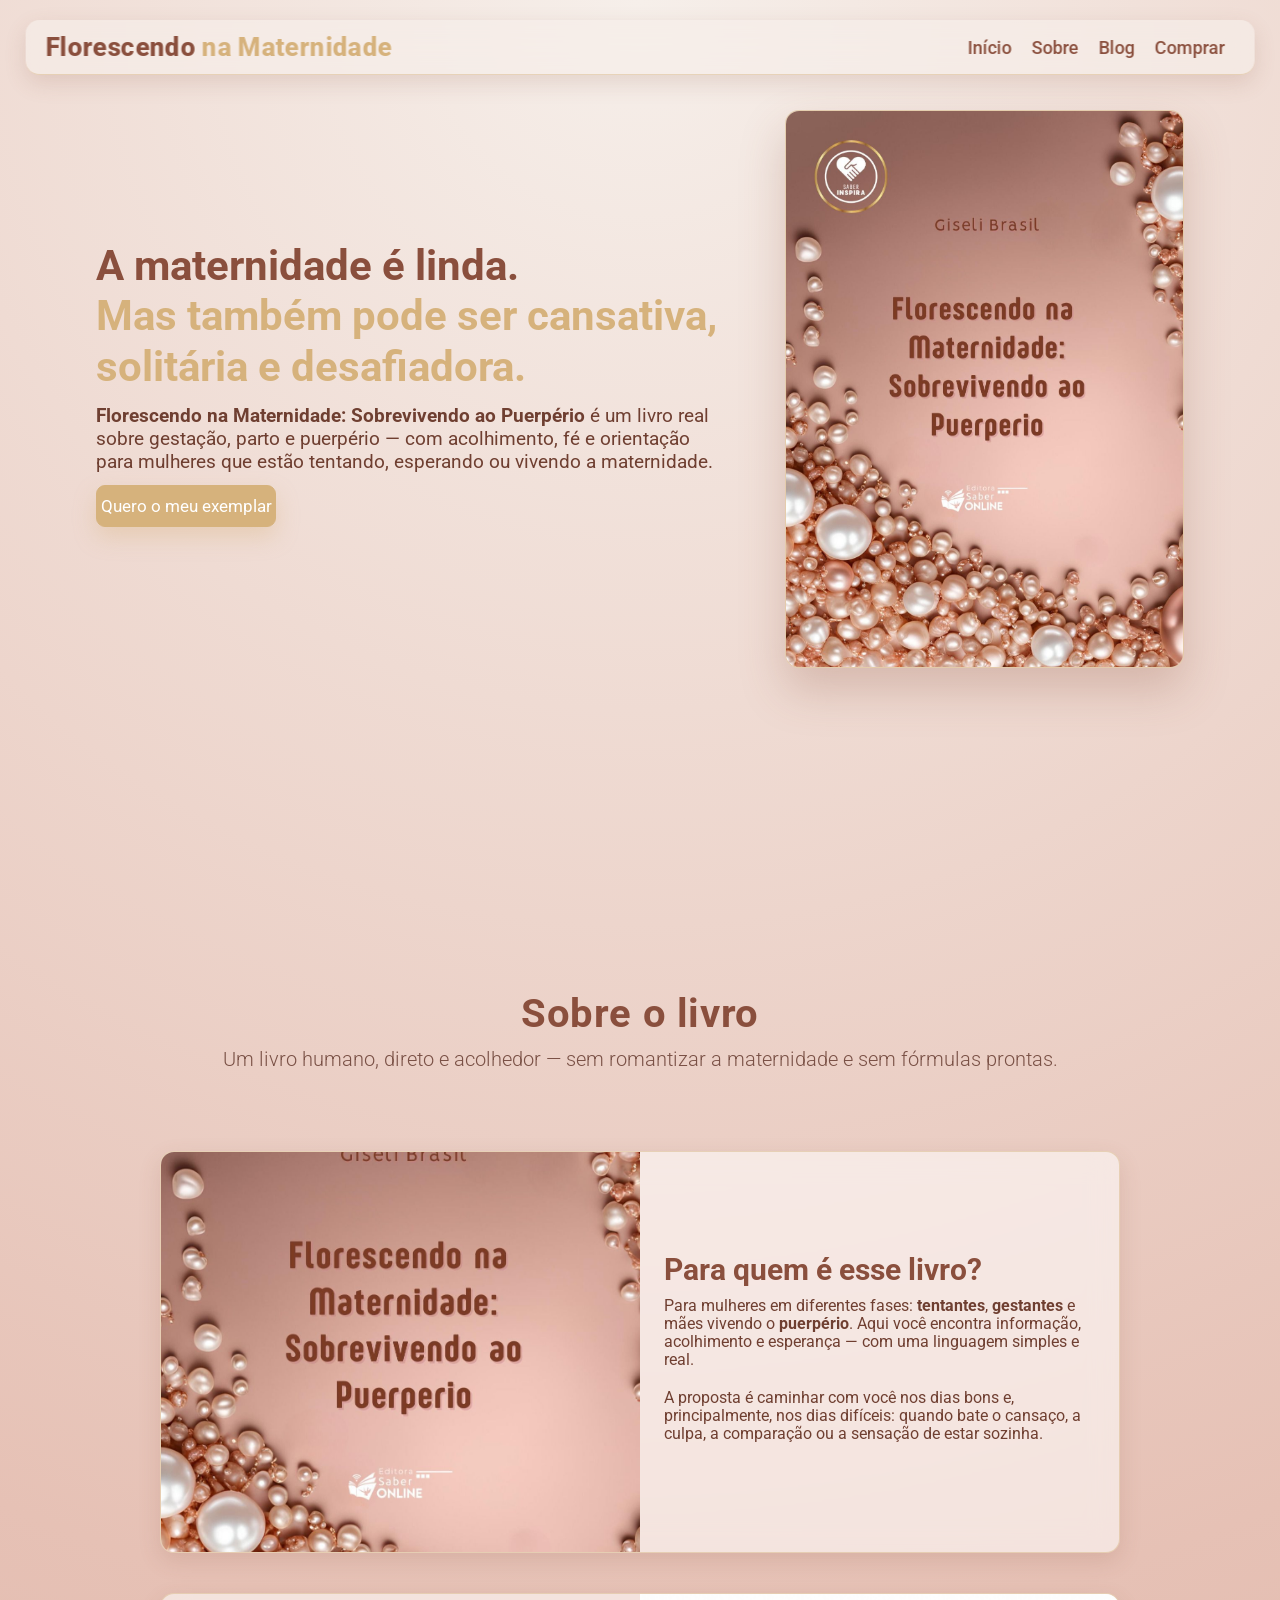
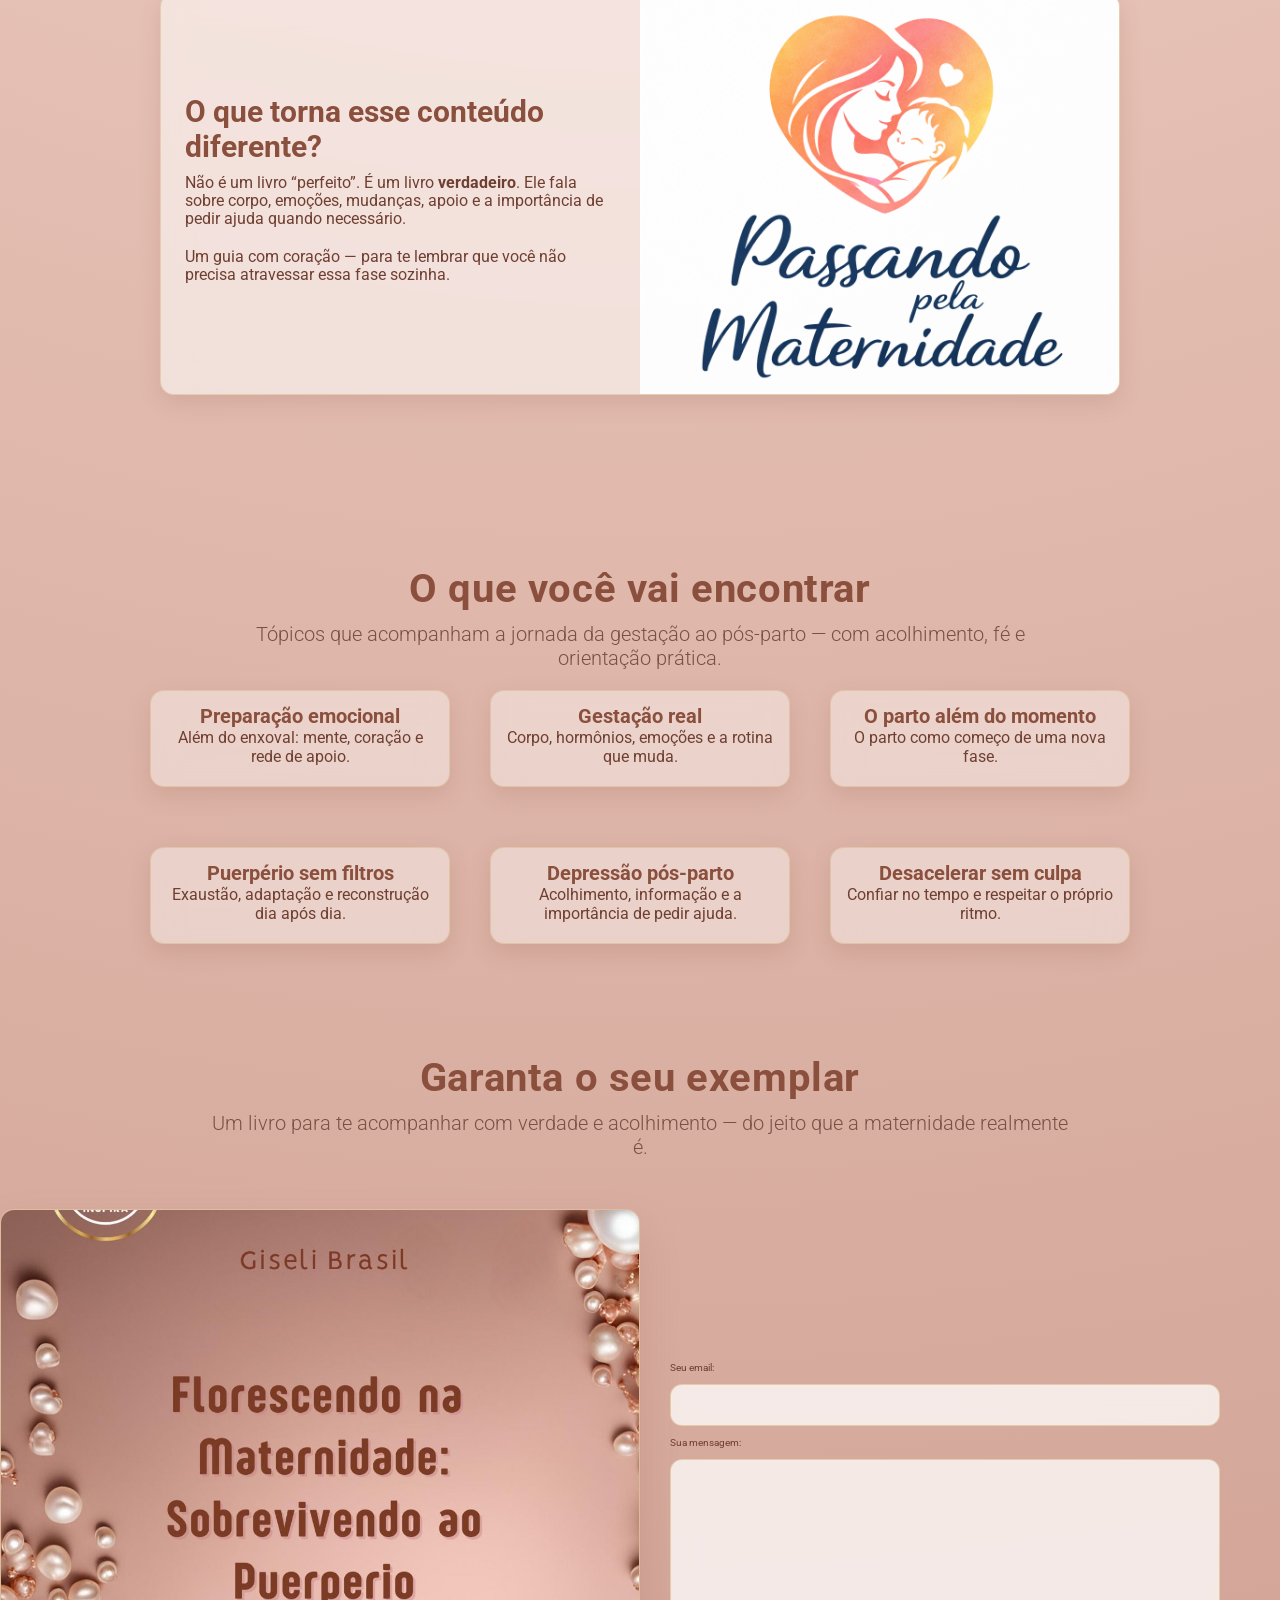
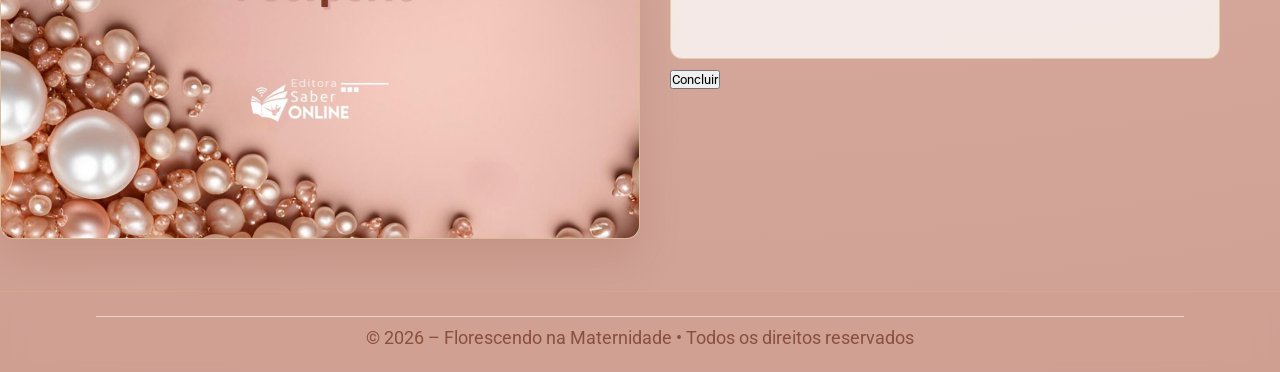
==== index.html @ fd7ca2da "Add files via upload" ====
<!DOCTYPE html>
<html lang="pt-BR">
<head>
  <meta charset="UTF-8" />
  <meta name="viewport" content="width=device-width, initial-scale=1.0" />
  <title>Florescendo na Maternidade: Sobrevivendo ao Puerpério</title>
  <meta name="description" content="Um livro real sobre gestação, parto e puerpério — acolhimento, fé e orientação para tentantes, gestantes e mães no puerpério.">
 <link rel="icon" href="favi.png" type="image/png" />

  <!-- Ícones -->
  <link rel="stylesheet" href="https://cdnjs.cloudflare.com/ajax/libs/font-awesome/6.5.0/css/all.min.css">

  <!-- Seu CSS -->
  <link rel="stylesheet" href="style.css">
</head>

<body>

  <!-- HEADER -->
  <header>
    <a href="#home" id="nav_logo">
      <!-- Troque por sua logo (opcional) -->
      <!-- <img class="logo-img" src="assets/logo.png" alt="Logo"> -->
      <span class="logo">Florescendo <span>na Maternidade</span></span>
    </a>

    <div class="fas fa-bars" id="menu"></div>

    <nav class="navbar">
      <ul>
        <li><a href="#home">Início</a></li>
        <li><a href="#about">Sobre</a></li>
        <li><a href="blog.html">Blog</a></li>
        <li><a href="#comprar">Comprar</a></li>
      </ul>
    </nav>
  </header>

  <!-- HOME -->
  <section class="home" id="home">
    <div class="row">
      <div class="content">
        <h1>
          A maternidade é linda.<br>
          <span>Mas também pode ser cansativa, solitária e desafiadora.</span>
        </h1>

        <p>
          <b>Florescendo na Maternidade: Sobrevivendo ao Puerpério</b> é um livro real sobre gestação,
          parto e puerpério — com acolhimento, fé e orientação para mulheres que estão tentando,
          esperando ou vivendo a maternidade.
        </p>

        <a href="#comprar" class="button">Quero o meu exemplar</a>
      </div>

      <div class="images">
        <!-- ✅ Use a capa real aqui -->
        <!-- coloque a imagem em: assets/capa.jpg -->
        <img src="capa.jpeg" alt="Capa do livro Florescendo na Maternidade">
      </div>
    </div>
  </section>

  <!-- ABOUT -->
  <section class="about" id="about">
    <h1 class="heading">Sobre o livro</h1>
    <p class="title">
      Um livro humano, direto e acolhedor — sem romantizar a maternidade e sem fórmulas prontas.
    </p>

    <div class="box-container">

      <div class="box">
        <div class="images">
          <img src="capa.jpeg" alt="Capa do livro">
        </div>

        <div class="content">
          <h3>Para quem é esse livro?</h3>
          <p>
            Para mulheres em diferentes fases: <b>tentantes</b>, <b>gestantes</b> e mães vivendo o <b>puerpério</b>.
            Aqui você encontra informação, acolhimento e esperança — com uma linguagem simples e real.
          </p>
          <p>
            A proposta é caminhar com você nos dias bons e, principalmente, nos dias difíceis:
            quando bate o cansaço, a culpa, a comparação ou a sensação de estar sozinha.
          </p>
        </div>
      </div>

      <div class="box">
        <div class="images">
          <!-- imagem ilustrativa opcional --> 
          <img src="favi.png" alt="Maternidade real">
        </div>

        <div class="content">
          <h3>O que torna esse conteúdo diferente?</h3>
          <p>
            Não é um livro “perfeito”. É um livro <b>verdadeiro</b>.
            Ele fala sobre corpo, emoções, mudanças, apoio e a importância de pedir ajuda quando necessário.
          </p>
          <p>
            Um guia com coração — para te lembrar que você não precisa atravessar essa fase sozinha.
          </p>
        </div>
      </div>

    </div>
  </section>

  <!-- CARDS / CONTEÚDO -->
  <section class="card" id="cards">
    <h1 class="heading">O que você vai encontrar</h1>
    <p class="title">
      Tópicos que acompanham a jornada da gestação ao pós-parto — com acolhimento, fé e orientação prática.
    </p>

    <div class="box-container">

      <div class="box">
        <div class="content">
          <h2>Preparação emocional</h2>
          <p>Além do enxoval: mente, coração e rede de apoio.</p>
        </div>
      </div>

      <div class="box">
        <div class="content">
          <h2>Gestação real</h2>
          <p>Corpo, hormônios, emoções e a rotina que muda.</p>
        </div>
      </div>

      <div class="box">
        <div class="content">
          <h2>O parto além do momento</h2>
          <p>O parto como começo de uma nova fase.</p>
        </div>
      </div>

      <div class="box">
        <div class="content">
          <h2>Puerpério sem filtros</h2>
          <p>Exaustão, adaptação e reconstrução dia após dia.</p>
        </div>
      </div>

      <div class="box">
        <div class="content">
          <h2>Depressão pós-parto</h2>
          <p>Acolhimento, informação e a importância de pedir ajuda.</p>
        </div>
      </div>

      <div class="box">
        <div class="content">
          <h2>Desacelerar sem culpa</h2>
          <p>Confiar no tempo e respeitar o próprio ritmo.</p>
        </div>
      </div>

    </div>
  </section>

  <!-- CTA / COMPRAR -->
  <section class="contact" id="comprar">
    <h1 class="heading">Garanta o seu exemplar</h1>
    <p class="title">
      Um livro para te acompanhar com verdade e acolhimento — do jeito que a maternidade realmente é.
    </p>

    <div class="row">
      <div class="images">
        <img src="capa.jpeg" alt="Capa do livro">
      </div>

      <div class="form-container">
        <!-- Se preferir link direto, troque o form por um botão -->


            <form
            action="https://formspree.io/f/mlgwndyo"
            method="POST"
            >
            <label>
                Seu email:
                <input type="email" name="email">
            </label>
            <label>
                Sua mensagem:
                <textarea name="message"></textarea>
            </label>
            <!-- your other form fields go here -->
            <button type="submit">Concluir</button>
           </form>
      </div>
    </div>
  </section>

  <!-- FOOTER -->
  <section class="footer">
    <div class="credit">
      © 2026 – Florescendo na Maternidade • Todos os direitos reservados
    </div>
  </section>

  <script>
    // menu mobile (no seu CSS, ele usa .nav-toggle)
    const menu = document.querySelector('#menu');
    const navbar = document.querySelector('.navbar');

    menu.addEventListener('click', () => {
      menu.classList.toggle('fa-times');
      navbar.classList.toggle('nav-toggle');
    });

    window.addEventListener('scroll', () => {
      menu.classList.remove('fa-times');
      navbar.classList.remove('nav-toggle');
    });
  </script>
</body>
</html>
---- style.css ----
/* =========================
   FLORESCENDO NA MATERNIDADE
   CSS COMPLETO + RESPONSIVO
   Paleta baseada na capa
   ========================= */

/* google font */
@import url('https://fonts.googleapis.com/css2?family=Roboto:ital,wght@0,100;0,300;0,400;0,500;0,700;0,900;1,100;1,300;1,400;1,500;1,700;1,900&display=swap');

/* 🎨 PALETA DO LIVRO (CAPA) */
:root{
  --rose-1:#F6EFEA;   /* off-white perolado */
  --rose-2:#E6C1B5;   /* rosé claro */
  --rose-3:#CFA093;   /* rosé médio */
  --brown:#8A4F3D;    /* marrom rosado (título) */
  --gold:#D6B27C;     /* dourado suave */

  --text:#6F3F31;     /* texto principal */
  --text-soft:#7A5146;
  --white:#ffffff;

  /* glass */
  --glass: rgba(255,255,255,0.55);
  --glass-2: rgba(255,255,255,0.40);
  --border: rgba(214,178,124,0.45);
  --shadow: 0 .8rem 2.2rem rgba(138,79,61,0.16);
}

/* fundo geral (sem preto pesado) */
body{
  background: radial-gradient(circle at top, var(--rose-1), var(--rose-2) 45%, var(--rose-3));
  color: var(--text);
}

/* reset / base */
*{
  font-family: "Roboto", sans-serif;
  margin: 0;
  padding: 0;
  text-decoration: none;
  outline: none;
  box-sizing: border-box;
  transition: all linear .2s;
}

html{
  font-size: 62.5%;
  overflow-x: hidden;
  scroll-behavior: smooth;
}

/* helpers */
section{
  position: relative;
}

/* ========== LOGO NO NAV ========== */
#nav_logo {
  display: flex;
  align-items: center;
  gap: 8px;
  font-weight: 800;
  font-size: 1.8rem;
  letter-spacing: .02em;
}

.logo-img {
  height: 44px;
  width: auto;
}

/* ========== BOTÃO ========== */
.button{
  height: 4.2rem;
  width: 18rem;
  background: var(--gold);
  color: var(--white);
  font-size: 1.7rem;
  border-radius: .9rem;
  cursor: pointer;
  margin: 1.2rem 0;
  border: .1rem solid var(--gold);
  box-shadow: 0 1.0rem 2.2rem rgba(214,178,124,0.35);
  display: inline-flex;
  align-items: center;
  justify-content: center;
}

.button:hover{
  background: transparent;
  color: var(--brown);
  border: .1rem solid var(--gold);
  letter-spacing: .12rem;
  box-shadow: 0 0 18px rgba(214,178,124,0.45);
}

/* ========== TITULOS ========== */
.heading{
  text-align: center;
  font-size: 4rem;
  padding: 1rem;
  padding-top: 9rem;
  color: var(--brown);
  letter-spacing: .06rem;
}

.title{
  text-align: center;
  padding: 0rem 1rem;
  font-size: 2.0rem;
  color: var(--text-soft);
  font-weight: 300;
  max-width: 88rem;
  margin: 0 auto;
}

/* ========== HEADER / NAVBAR ========== */
header{
  width: 96%;
  background: rgba(246,239,234,0.65);
  position: fixed;
  top: 2rem;
  left: 50%;
  transform: translate(-50%);
  display: flex;
  align-items: center;
  justify-content: space-between;
  padding: 1.2rem 2rem;
  z-index: 1000;
  backdrop-filter: blur(14px);
  -webkit-backdrop-filter: blur(14px);
  border-bottom: 1px solid var(--border);
  box-shadow: var(--shadow);
  border-radius: 1.4rem;
}

header a{
  color: var(--brown);
}

header a:hover{
  color: var(--gold);
}

header .logo{
  font-size: 2.6rem;
  color: var(--brown);
}

header .logo span{
  color: var(--gold);
}

/* navbar link */
header .navbar ul{
  display: flex;
  align-items: center;
  justify-content: space-between;
  list-style: none;
}

header .navbar ul li{
  margin: 0 1rem;
}

header .navbar ul li a{
  font-size: 1.8rem;
  color: var(--brown);
  font-weight: 500;
}

header .navbar ul li a:hover{
  color: var(--gold);
}

header .fa-bars{
  font-size: 3rem;
  color: var(--gold);
  cursor: pointer;
  display: none;
}

header .fa-times{
  transform: rotate(180deg);
}

.header-active{
  top: 0;
  width: 100%;
  box-shadow: 0 1rem 3.5rem rgba(138,79,61,0.18);
  border-radius: 0;
}

/* ========== HOME ========== */
.home{
  min-height: 100vh;
  padding-top: 11rem;
}

.home .row{
  display: flex;
  align-items: center;
  justify-content: space-around;
  width: 85%;
  margin: 0 auto;
  gap: 3.5rem;
}

/* imagem da capa */
.home .row .images img{
  height: 62vh;
  width: auto;
  max-width: 420px;
  border-radius: 1.4rem;
  box-shadow: 0 2.2rem 4.5rem rgba(138,79,61,0.25);
  border: 1px solid rgba(214,178,124,0.55);
  background: rgba(255,255,255,0.35);
  backdrop-filter: blur(10px);
}

/* heading */
.home .content h1{
  font-size: 4.2rem;
  color: var(--brown);
  line-height: 1.2;
}

.home .content h1 span{
  color: var(--gold);
}

.home .content p{
  font-size: 1.9rem;
  color: var(--text);
  max-width: 62rem;
  margin-top: 1.2rem;
}

/* ========== ABOUT ========== */
.about{
  background: transparent;
}

.about .box-container{
  padding: 4rem 0;
}

.about .box-container .box{
  width: 75%;
  margin: 4rem auto;
  border-radius: 1.4rem;
  box-shadow: var(--shadow);
  display: flex;
  align-items: center;
  overflow: hidden;
  background: var(--glass);
  backdrop-filter: blur(14px);
  -webkit-backdrop-filter: blur(14px);
  border: 1px solid var(--border);
}

/* images */
.about .box-container .box .images{
  height: 40rem;
  width: 50%;
}

.about .box-container .box .images img{
  height: 100%;
  width: 100%;
  object-fit: cover;
}

/* content */
.about .box-container .box .content{
  height: 100%;
  width: 50%;
  padding: 2.4rem;
}

.about .box-container .box .content h3{
  font-size: 3rem;
  color: var(--brown);
  display: flex;
  align-items: start;
}

.about .box-container .box .content p{
  font-size: 1.55rem;
  color: var(--text);
  padding: 1rem 0;
  text-align: start;
}

.about .box-container .box:nth-child(even){
  flex-flow: row-reverse;
}

/* ========== CARD SECTION ========== */
.card .box-container{
  display: flex;
  justify-content: center;
  flex-wrap: wrap;
  gap: 2rem;
}

.card .box-container .box{
  width: 30rem;
  margin: 2rem 1rem;
  overflow: hidden;
  border-radius: 1.4rem;
  box-shadow: var(--shadow);
  background: var(--glass-2);
  backdrop-filter: blur(14px);
  -webkit-backdrop-filter: blur(14px);
  border: 1px solid var(--border);
}

/* images */
.card .box-container .box img{
  height: 30rem;
  width: 100%;
  object-fit: cover;
}

/* content */
.card .box-container .box .content{
  padding: 1.3rem 1.6rem 2rem 1.6rem;
}

.card .box-container .box .content h2{
  font-size: 2rem;
  text-align: center;
  color: var(--brown);
}

.card .box-container .box .content h2:hover{
  color: var(--gold);
  text-decoration: underline;
}

.card .box-container .box .content p{
  font-size: 1.6rem;
  text-align: center;
  color: var(--text);
}

/* optional icons */
.card .box-container .box .content .icons{
  text-align: center;
}

.card .box-container .box .content .icons a{
  font-size: 2rem;
  color: var(--gold);
  text-align: center;
  margin: 1rem;
}

/* ========== REVIEW SECTION ========== */
.review .box-container{
  display: flex;
  justify-content: center;
  flex-wrap: wrap;
  padding: 2rem 0;
}

.review .box-container .box{
  width: 35rem;
  text-align: center;
  padding: 0 2rem;
  margin: 4rem 1.5rem;
  box-shadow: var(--shadow);
  background: var(--glass-2);
  backdrop-filter: blur(14px);
  -webkit-backdrop-filter: blur(14px);
  border-radius: 1.4rem;
  border: 1px solid var(--border);
}

.review .box-container .box i{
  font-size: 6rem;
  margin-top: -3rem;
  color: var(--gold);
  opacity: .75;
}

.review .box-container .box p{
  color: var(--text);
  font-size: 1.7rem;
  padding: 2rem 0;
}

.review .box-container .box .images{
  display: flex;
  align-items: center;
  text-align: left;
  padding: .5rem 0;
  border-top: .1rem solid rgba(138,79,61,0.15);
}

.review .box-container .box .images img{
  height: 9rem;
  width: 9rem;
  border-radius: 50%;
  object-fit: cover;
  margin: .8rem 1rem;
  border: 2px solid rgba(214,178,124,0.55);
}

.review .box-container .box .info h3{
  color: var(--brown);
  font-size: 2rem;
}
.review .box-container .box .info span{
  color: var(--text-soft);
  font-size: 1.6rem;
}

/* ========== CONTACT ========== */
.contact{
  background: transparent;
}

.contact .row{
  display: flex;
  align-items: center;
  justify-content: center;
  padding: 5rem 0;
  gap: 3rem;
}

.contact .row .images img{
  width: 50vw;
  height: 70vh;
  object-fit: cover;
  border-radius: 1.4rem;
  box-shadow: 0 2rem 4rem rgba(138,79,61,0.18);
  border: 1px solid rgba(214,178,124,0.55);
  background: rgba(255,255,255,0.35);
}

.contact .row .form-container{
  width: 50%;
  padding-right: 6rem;
}

.contact .row .form-container input,
.contact .row .form-container textarea{
  height: 4.2rem;
  width: 100%;
  display: flex;
  background: rgba(255,255,255,0.75);
  border: 1px solid rgba(214,178,124,0.55);
  border-radius: 1.2rem;
  padding: 0 1.2rem;
  margin: 1.1rem 0;
  color: var(--text);
  font-size: 1.6rem;
  backdrop-filter: blur(10px);
  -webkit-backdrop-filter: blur(10px);
}

/* ✅ correção do textarea */
.contact .row .form-container textarea{
  height: 20rem;
  border-radius: 1.2rem;
  padding: 1.2rem;
  resize: none;
}

.contact .row .form-container input:focus,
.contact .row .form-container textarea:focus{
  border: .2rem solid var(--gold);
  box-shadow: 0 0 18px rgba(214,178,124,0.55);
}

.contact .row .form-container input[type="submit"]{
  width: 18rem;
  background: var(--gold);
  color: var(--white);
  cursor: pointer;
  font-size: 1.9rem;
  border: .1rem solid var(--gold);
}

.contact .row .form-container input[type="submit"]:hover{
  background: transparent;
  color: var(--brown);
  border: .2rem solid var(--gold);
  box-shadow: 0 0 18px rgba(214,178,124,0.55);
}

/* ========== BLOG ========== */
.blog .box-container{
  display: flex;
  justify-content: center;
  flex-wrap: wrap;
}

.blog .box-container .box{
  width: 35rem;
  margin: 2rem 1rem;
  overflow: hidden;
  border-radius: 1.4rem;
  box-shadow: var(--shadow);
  background: var(--glass-2);
  backdrop-filter: blur(14px);
  -webkit-backdrop-filter: blur(14px);
  border: 1px solid var(--border);
}

.blog .box-container .box img{
  width: 100%;
  object-fit: cover;
}

.blog .box-container .box .content{
  padding: 0 1.5rem 1.8rem 1.5rem;
}

.blog .box-container .box .content h2{
  font-size: 2rem;
  color: var(--brown);
}

.blog .box-container .box .content p{
  font-size: 1.4rem;
  color: var(--text);
}

/* ========== FOOTER ========== */
.footer{
  background: rgba(207,160,147,0.65);
  display: flex;
  justify-content: center;
  flex-wrap: wrap;
  padding: 2.4rem 0;
  backdrop-filter: blur(10px);
  -webkit-backdrop-filter: blur(10px);
  border-top: 1px solid rgba(214,178,124,0.35);
}

.footer .box{
  width: 30rem;
  margin: 2rem;
  text-align: center;
}

.footer .box:nth-child(1){
  text-align: left;
}

.footer .box .logo{
  padding: 2rem 0;
  font-size: 3rem;
  color: var(--brown);
}

.footer .box .logo:hover{
  color: var(--gold);
}

.footer .box .logo span{
  color: var(--gold);
}

.footer .box p{
  font-size: 1.5rem;
  color: var(--text);
}

.footer .box a{
  color: var(--text);
  font-size: 2rem;
  display: block;
  padding: .2rem 0;
}

.footer .box a:hover{
  text-decoration: underline;
  color: var(--brown);
}

.footer .credit{
  width: 85%;
  padding-top: 1rem;
  font-size: 1.8rem;
  color: var(--brown);
  text-align: center;
  border-top: .12rem solid rgba(255,255,255,0.55);
}

.footer .credit span{
  color: var(--gold);
  text-decoration: underline;
  letter-spacing: .2rem;
}

/* ========== RESPONSIVO ========== */
@media (max-width:768px){

  html{
    font-size: 55%;
  }

  header{
    top: 1.2rem;
    border-radius: 1.2rem;
  }

  header .fa-bars{
    display: block;
  }
  
  header .navbar{
    position: fixed;
    top: -100rem;
    left: 0;
    width: 100%;
    background: rgba(246,239,234,0.92);
    opacity: 0;
    box-shadow: 0 1.5rem 3rem rgba(138,79,61,0.18);
    border-bottom: 1px solid rgba(214,178,124,0.35);
  }

  header .navbar ul{
    flex-flow: column;
    padding: 2rem 0;
  }

  header .navbar ul li{
    margin: 1rem 0;
    width: 100%;
    text-align: center;
  }

  header .navbar ul li a{
    font-size: 2.6rem;
    display: block;
    padding: 1rem 0;
  }

  /* quando o JS adicionar essa classe */
  header .nav-toggle{
    top: 7.4rem;
    opacity: 1;
  }

  /* HOME */
  .home .row{
    flex-flow: column;
    width: 90%;
  }

  .home .row .content{
    text-align: center;
  }

  .home .row .images img{
    width: 92%;
    height: auto;
    max-width: 420px;
  }

  /* ABOUT */
  .about .box-container .box{
    flex-flow: column;
    width: 90%;
  }

  .about .box-container .box:nth-child(even){
    flex-flow: column;
  }

  .about .box-container .box .images{
    width: 100%;
    height: 32rem;
  }

  .about .box-container .box .content{
    width: 100%;
  }

  /* CONTACT */
  .contact .row{
    flex-flow: column;
    padding: 3rem 0;
  }

  .contact .row .images img{
    height: 46vh;
    width: 90vw;
  }

  .contact .row .form-container{
    width: 90%;
    padding: 0;
  }
}

@media (max-width:420px){
  .heading{ font-size: 3.3rem; }
  .title{ font-size: 1.8rem; }
  .home .content h1{ font-size: 3.4rem; }
  .button{ width: 100%; max-width: 24rem; }
}
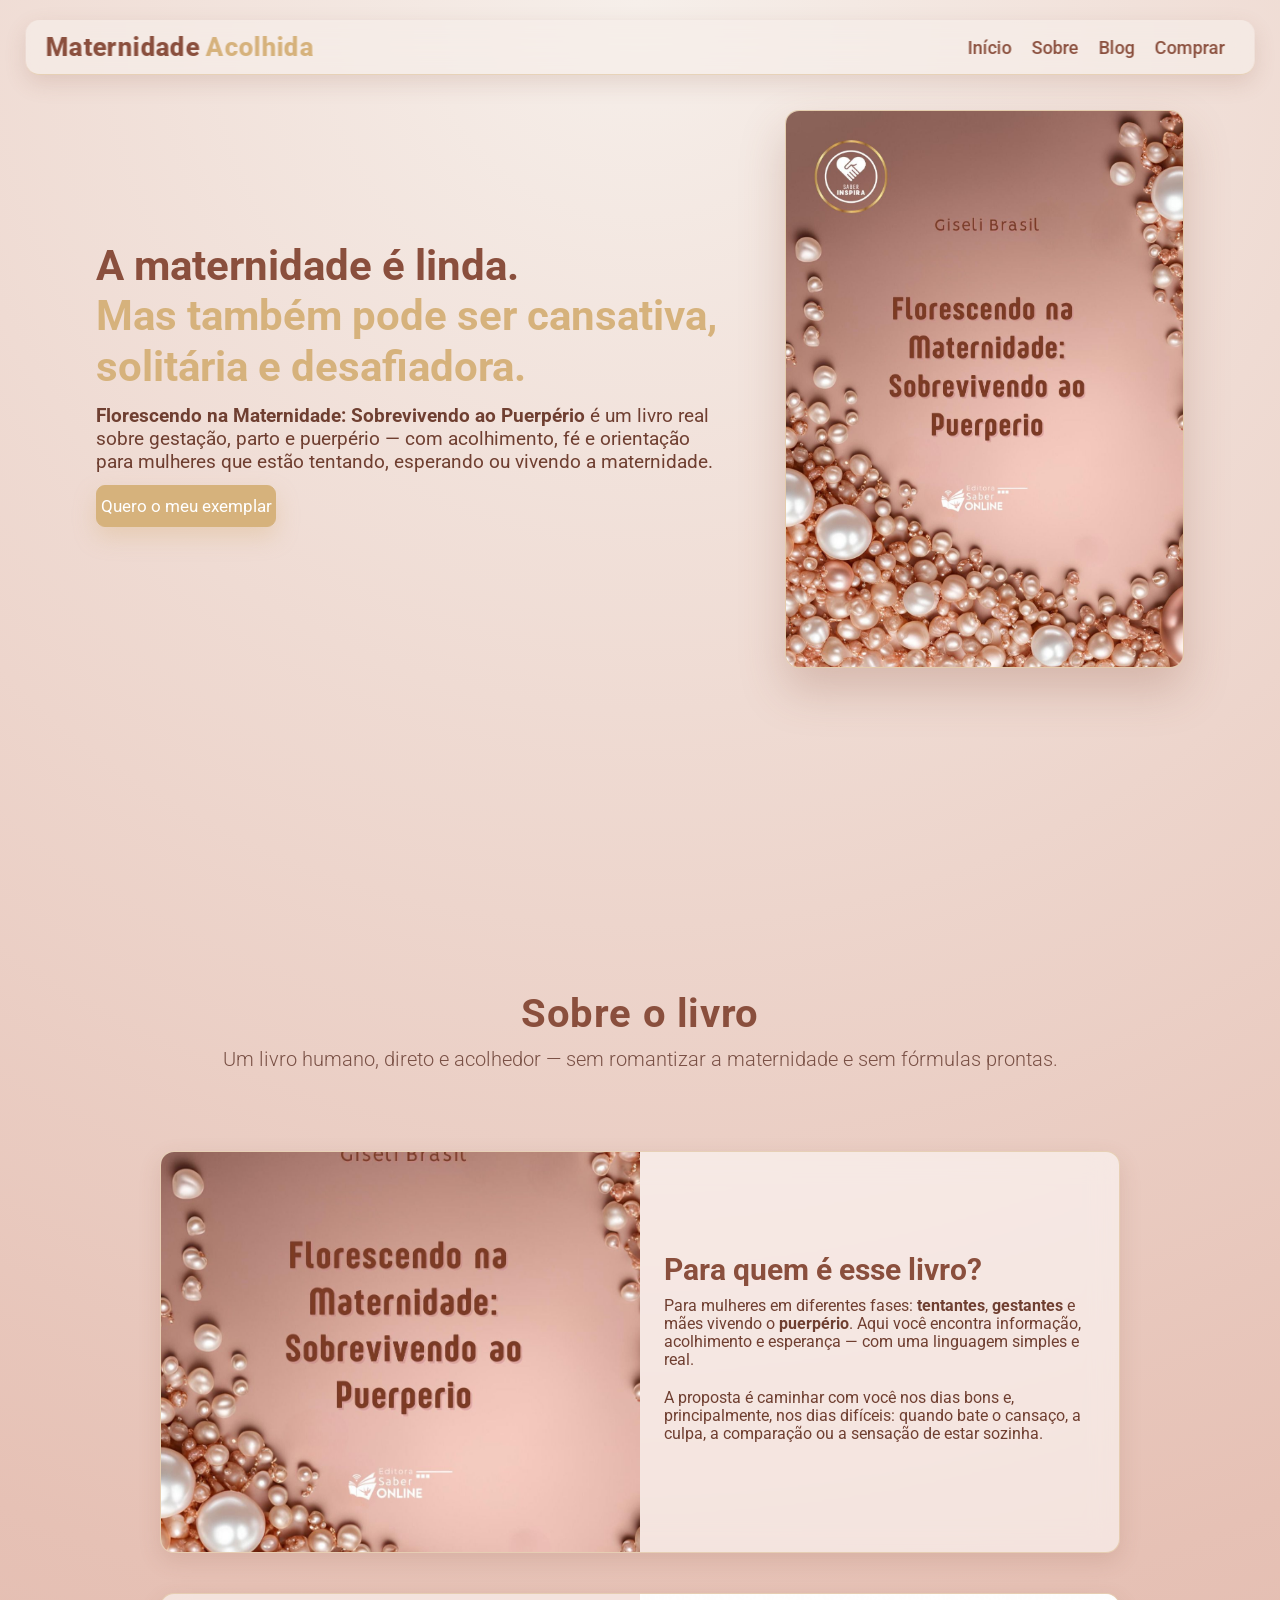
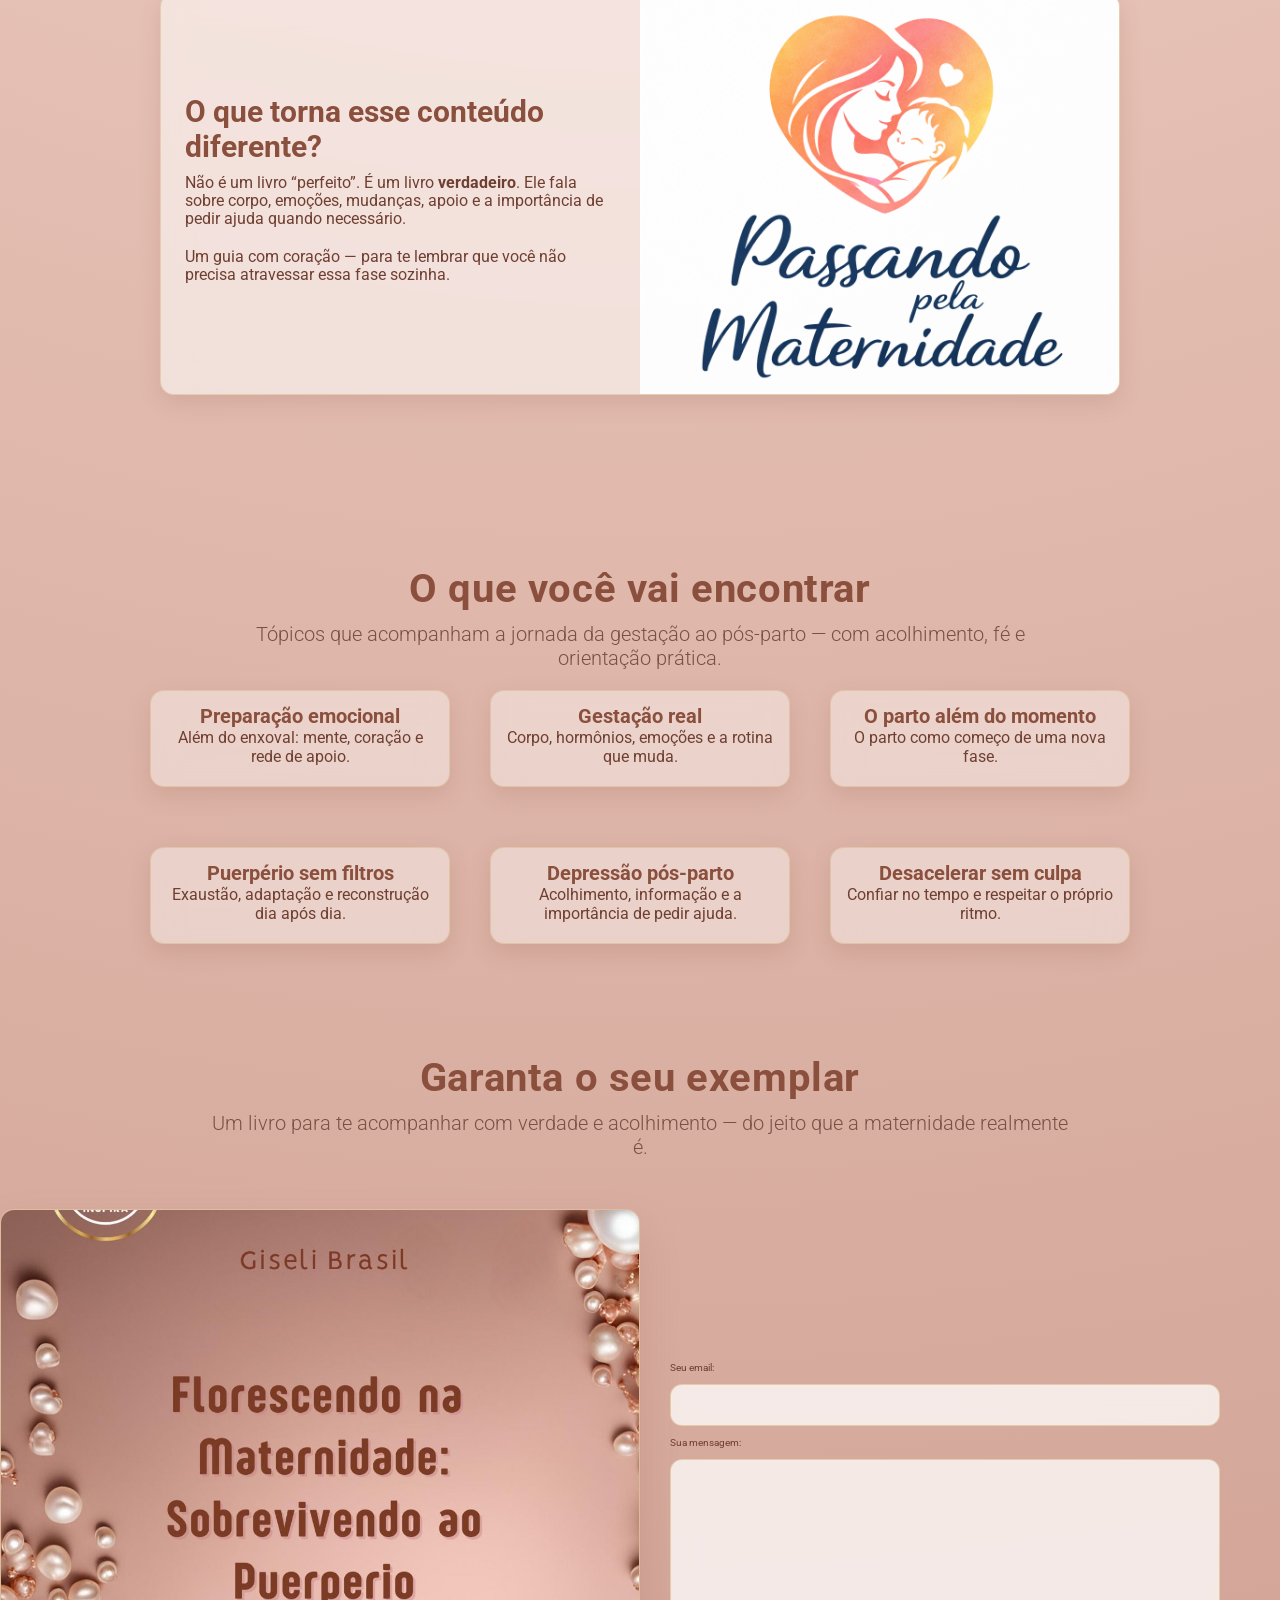
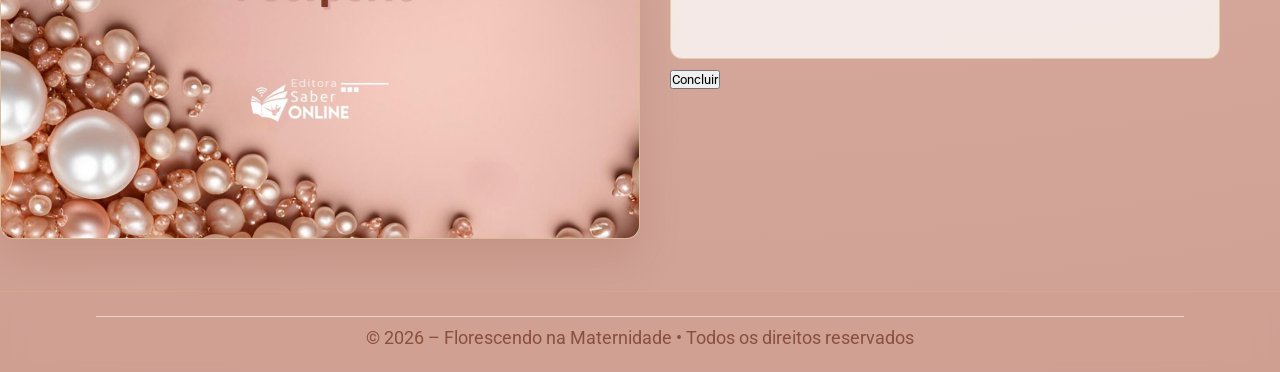
==== commit 302331aa: "Update index.html" ====
--- a/index.html
+++ b/index.html
@@ -3,7 +3,7 @@
 <head>
   <meta charset="UTF-8" />
   <meta name="viewport" content="width=device-width, initial-scale=1.0" />
-  <title>Florescendo na Maternidade: Sobrevivendo ao Puerpério</title>
+  <title>Maternidade Acolhida</title>
   <meta name="description" content="Um livro real sobre gestação, parto e puerpério — acolhimento, fé e orientação para tentantes, gestantes e mães no puerpério.">
  <link rel="icon" href="favi.png" type="image/png" />
 
@@ -21,7 +21,7 @@
     <a href="#home" id="nav_logo">
       <!-- Troque por sua logo (opcional) -->
       <!-- <img class="logo-img" src="assets/logo.png" alt="Logo"> -->
-      <span class="logo">Florescendo <span>na Maternidade</span></span>
+      <span class="logo">Maternidade <span>Acolhida</span></span>
     </a>
 
     <div class="fas fa-bars" id="menu"></div>
@@ -223,3 +223,4 @@
   </script>
 </body>
 </html>
+
